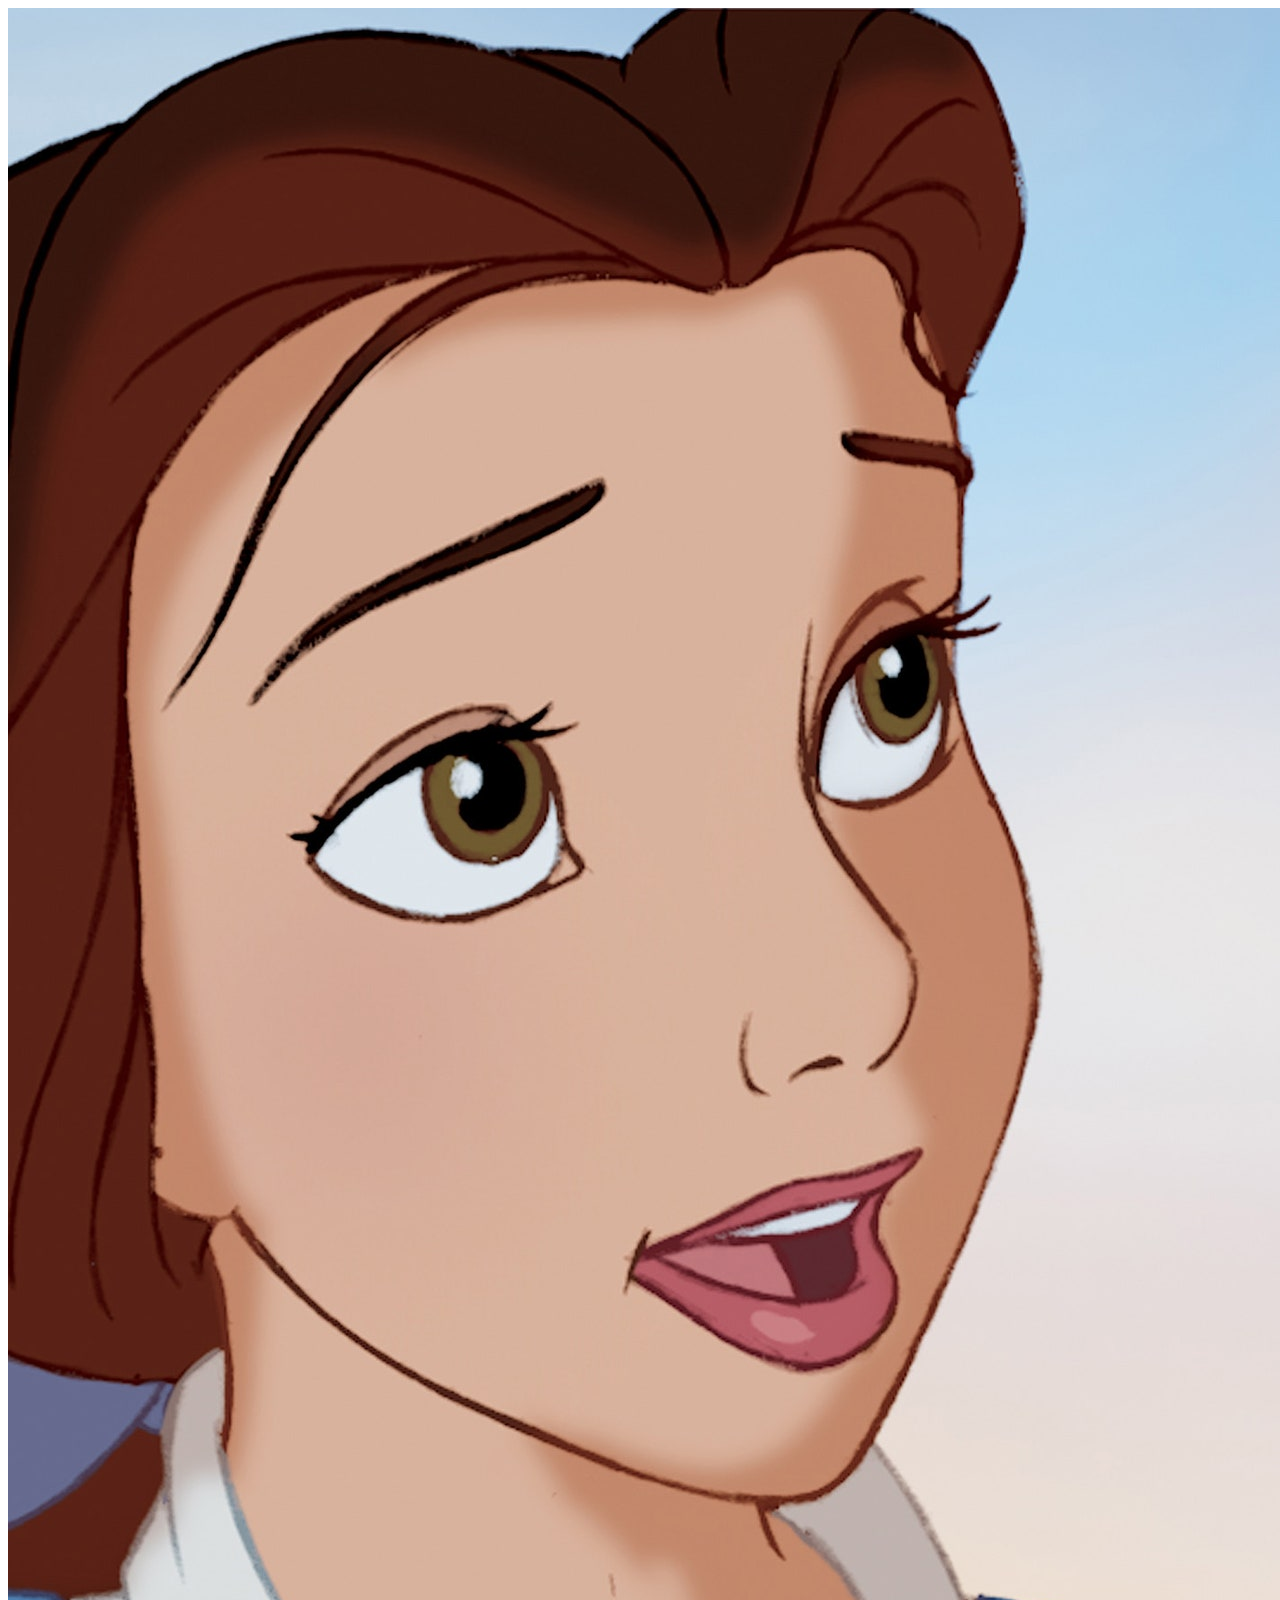
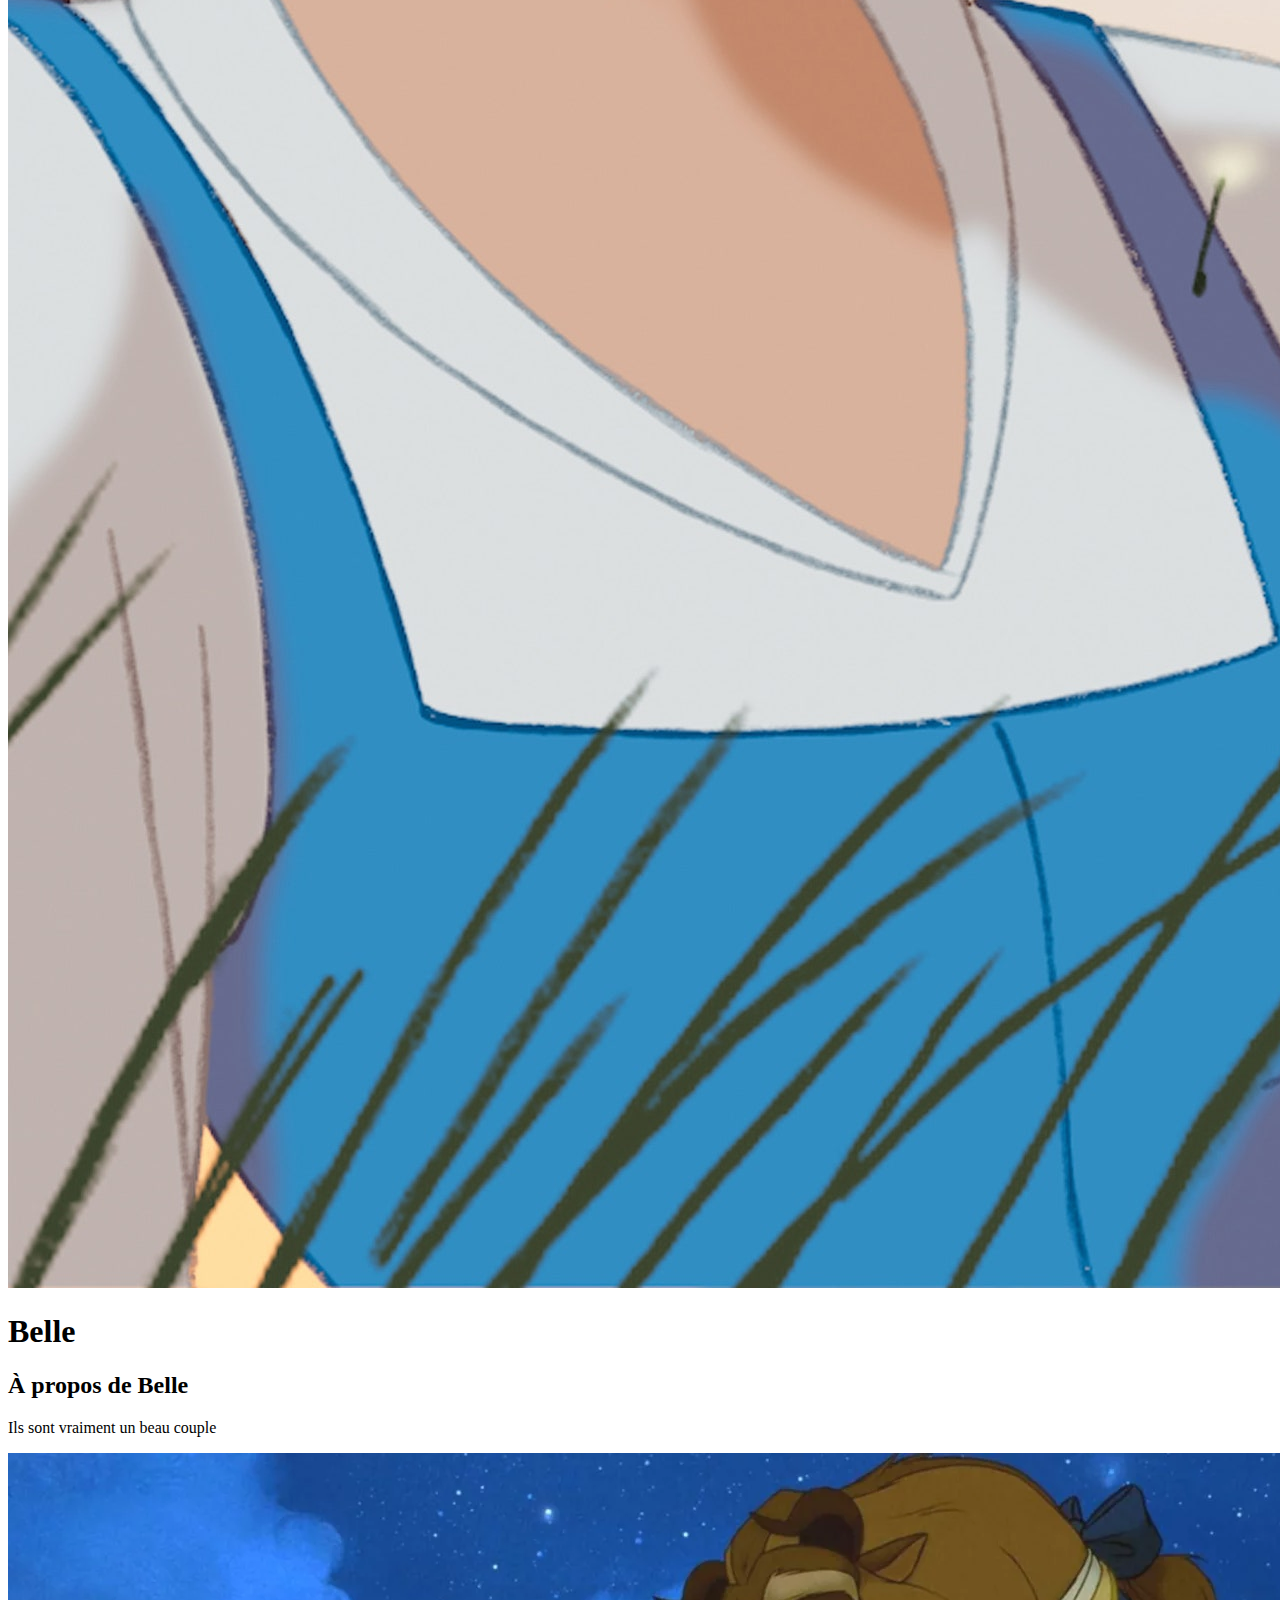
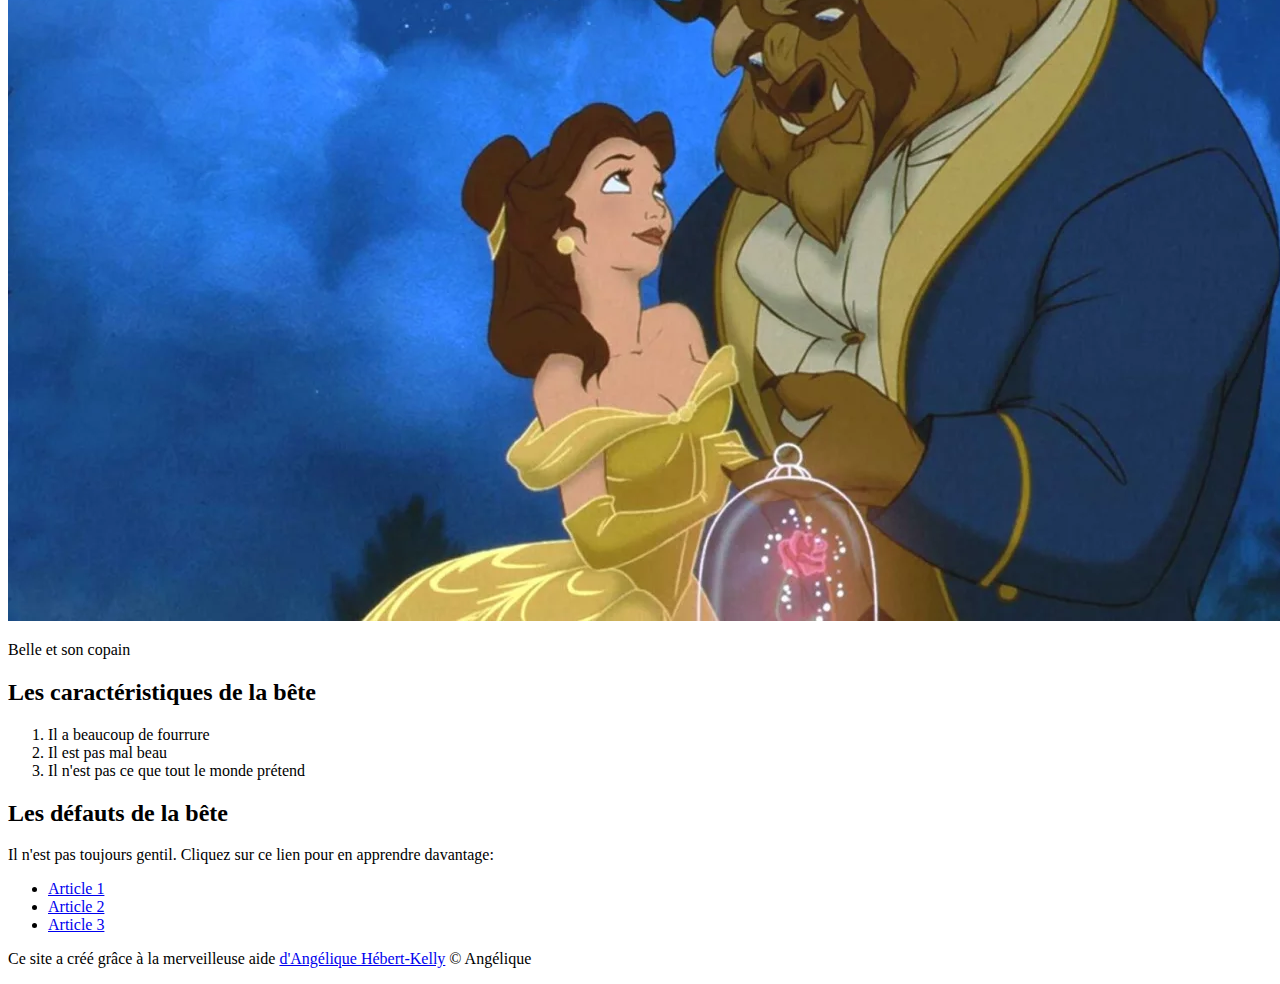
==== index.html @ 7c2e141e "Added our caracters index,html files, pictures and favicon" ====
<!DOCTYPE html>
<html>

<head>
    <title>La belle et la bête</title>
    <link rel="icon" type="image/jpg" href="img/Belle.jpg"/>


</head>
<body>
    <!-- Header element -->
    <header>
        <img src="img/Belle.jpg">
        <h1>Belle</h1>

    </header>
    <!--  Main element -->
    <main>
        <h2>À propos de Belle</h2>
        <p>Ils sont vraiment un beau couple</p>
        <img src="img/belle2.webp">
        <p> Belle et son copain</p>
        <h2>Les caractéristiques de la bête</h2>
        <ol>
            <li>Il a beaucoup de fourrure</li>
            <li>Il est pas mal beau</li>
            <li>Il n'est pas ce que tout le monde prétend</li>
        </ol>
        
        <!-- A propos de la bete -->
        <h2>Les défauts de la bête</h2>
        <p>Il n'est pas toujours gentil. Cliquez sur ce lien pour en apprendre davantage:</p>
        <ul>
            <li><a target="_blank" href="https://www.cosmopolitan.fr/belle-bete-disney-histoire-vraie,2050946.asp">Article 1</a></li>
            <li><a target="_blank" href="https://www.imdb.com/title/tt2316801/">Article 2</a></li>
            <li><a target="_blank" href="https://disney.fandom.com/fr/wiki/La_Belle_et_la_B%C3%AAte_(film,_1991)">Article 3</a></li>
        </ul>
</main>

<!-- Footer element -->
<footer>
    <p> Ce site a créé grâce à la merveilleuse aide <a target="_blank"href="https://www.alexismorel.ca/membre-de-l-equipe/ang%C3%A9lique-h%C3%A9bert-kelly">d'Angélique Hébert-Kelly</a> 
        &copy; Angélique</p>
</footer>
</body>
</html>
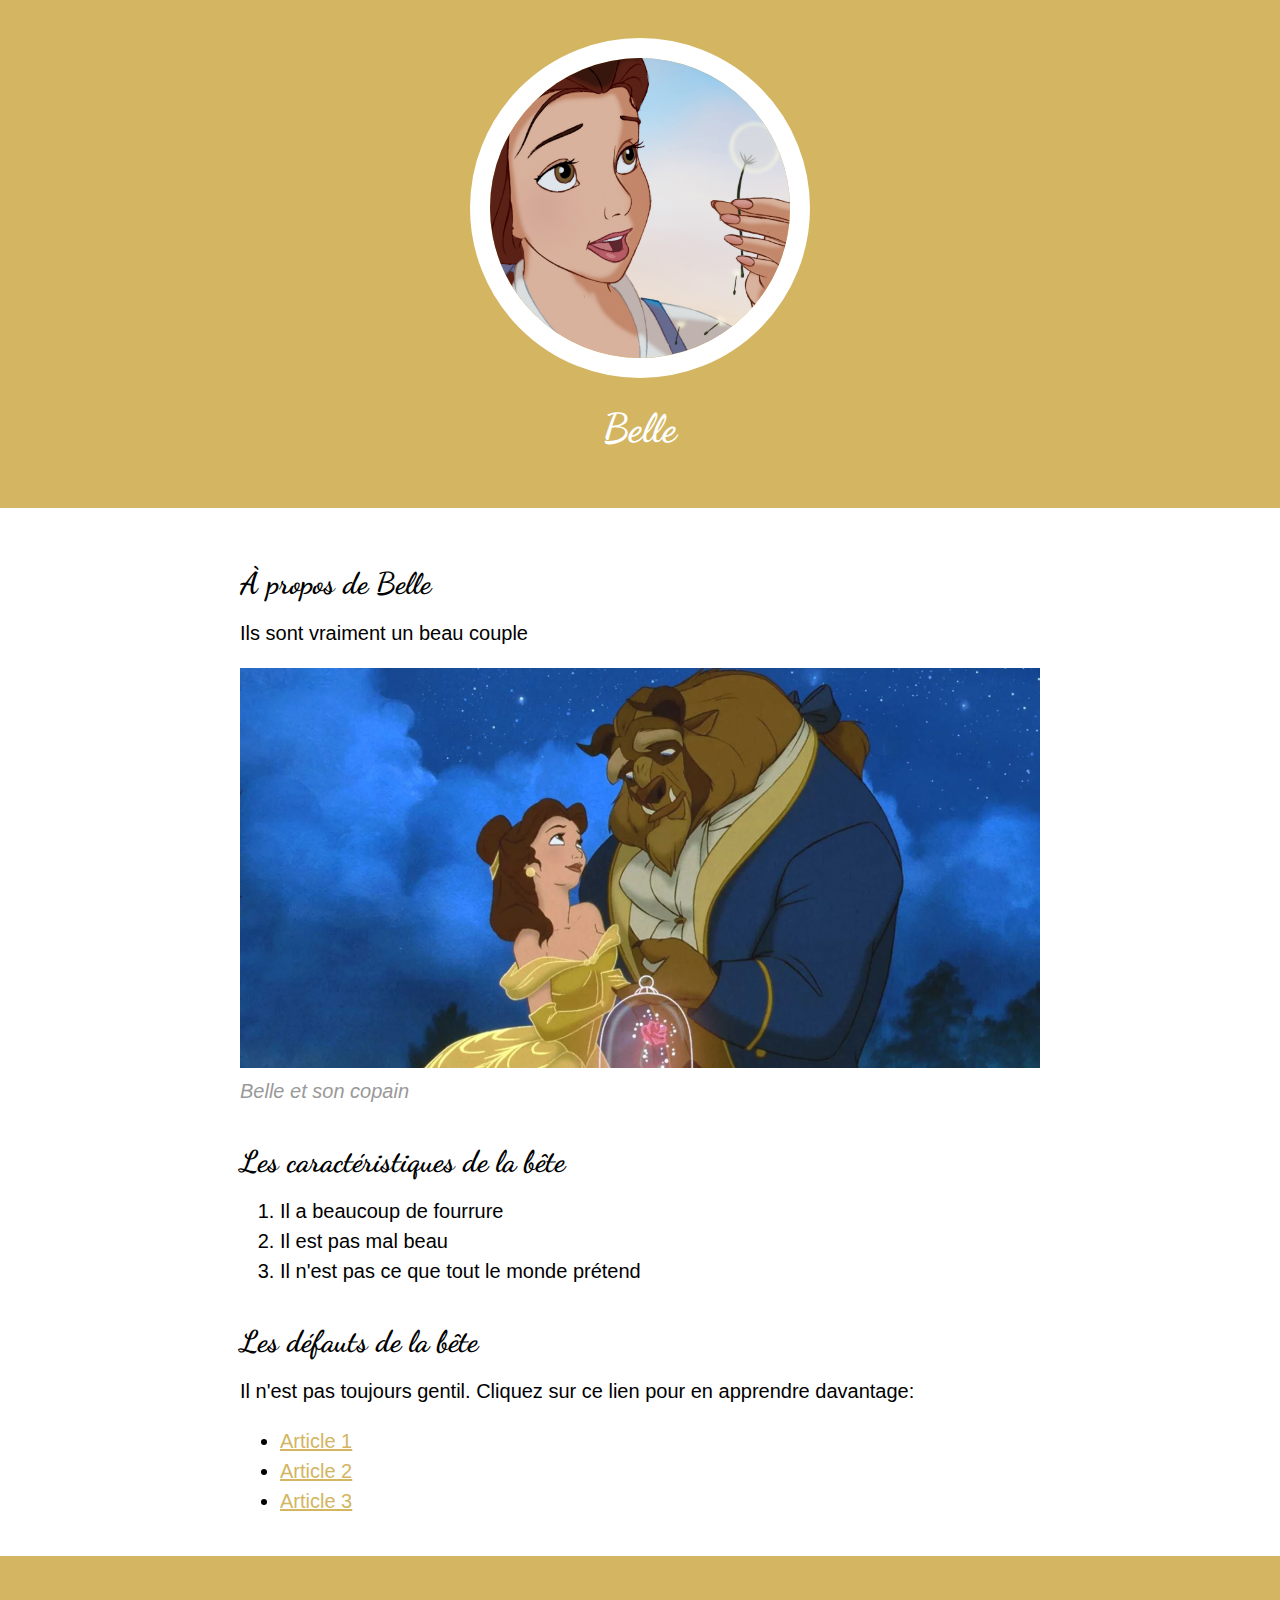
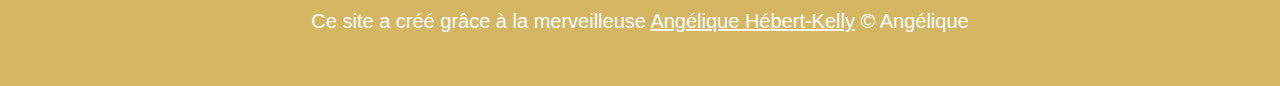
==== commit 44cb4b83: "Wrote the css for characters website" ====
--- a/index.html
+++ b/index.html
@@ -4,7 +4,10 @@
 <head>
     <title>La belle et la bête</title>
     <link rel="icon" type="image/jpg" href="img/Belle.jpg"/>
-
+    <link rel="preconnect" href="https://fonts.googleapis.com">
+    <link rel="preconnect" href="https://fonts.gstatic.com" crossorigin>
+    <link href="https://fonts.googleapis.com/css2?family=Dancing+Script&display=swap" rel="stylesheet">
+    <link rel="stylesheet" type="text/css" href="css/hero.css">
 
 </head>
 <body>
@@ -19,7 +22,7 @@
         <h2>À propos de Belle</h2>
         <p>Ils sont vraiment un beau couple</p>
         <img src="img/belle2.webp">
-        <p> Belle et son copain</p>
+        <p class="caption"> Belle et son copain</p>
         <h2>Les caractéristiques de la bête</h2>
         <ol>
             <li>Il a beaucoup de fourrure</li>
@@ -39,7 +42,7 @@
 
 <!-- Footer element -->
 <footer>
-    <p> Ce site a créé grâce à la merveilleuse aide <a target="_blank"href="https://www.alexismorel.ca/membre-de-l-equipe/ang%C3%A9lique-h%C3%A9bert-kelly">d'Angélique Hébert-Kelly</a> 
+    <p> Ce site a créé grâce à la merveilleuse <a target="_blank"href="https://www.alexismorel.ca/membre-de-l-equipe/ang%C3%A9lique-h%C3%A9bert-kelly">Angélique Hébert-Kelly</a> 
         &copy; Angélique</p>
 </footer>
 </body>
--- a/css/hero.css
+++ b/css/hero.css
@@ -0,0 +1,76 @@
+ body{
+     margin: 0;
+     font-family: Helvetica, Arial,sans-serif;
+     font-size: 20px;
+     line-height: 30px;
+}
+
+header{
+    background-color: #D3B562;
+    text-align: center;
+    padding-top: 3%;
+    padding-bottom: 3%;
+}
+
+h1, h2{
+    font-family: 'Dancing Script', cursive;
+}
+
+header h1{
+    color: white;
+    font-size: 40px;
+
+}
+
+header img {
+    border-radius: 170px;
+    width: 300px;
+    border: 20px solid white
+}
+
+
+main{
+    max-width: 800px;
+    margin: 0 auto;
+    padding: 20px;
+}
+
+main img{
+    max-width: 100%;
+}
+
+h2{
+    font-size: 30px;
+    margin: 40px 0 10px;
+}
+
+a{
+    color: #D3B562;
+}
+a:hover{
+    color: white;
+    background-color: black;
+}
+
+footer{
+    background-color: #D3B562;
+    text-align: center;
+    color: white;
+    padding: 50px;
+}
+footer p{
+    margin: 0;
+}
+footer a{
+    color: white;
+}
+footer a:hover{
+    opacity: .5;
+    background-color: transparent;
+}
+
+p.caption{
+    color: #999999;
+    font-style: italic;
+    margin-top: 0;
+}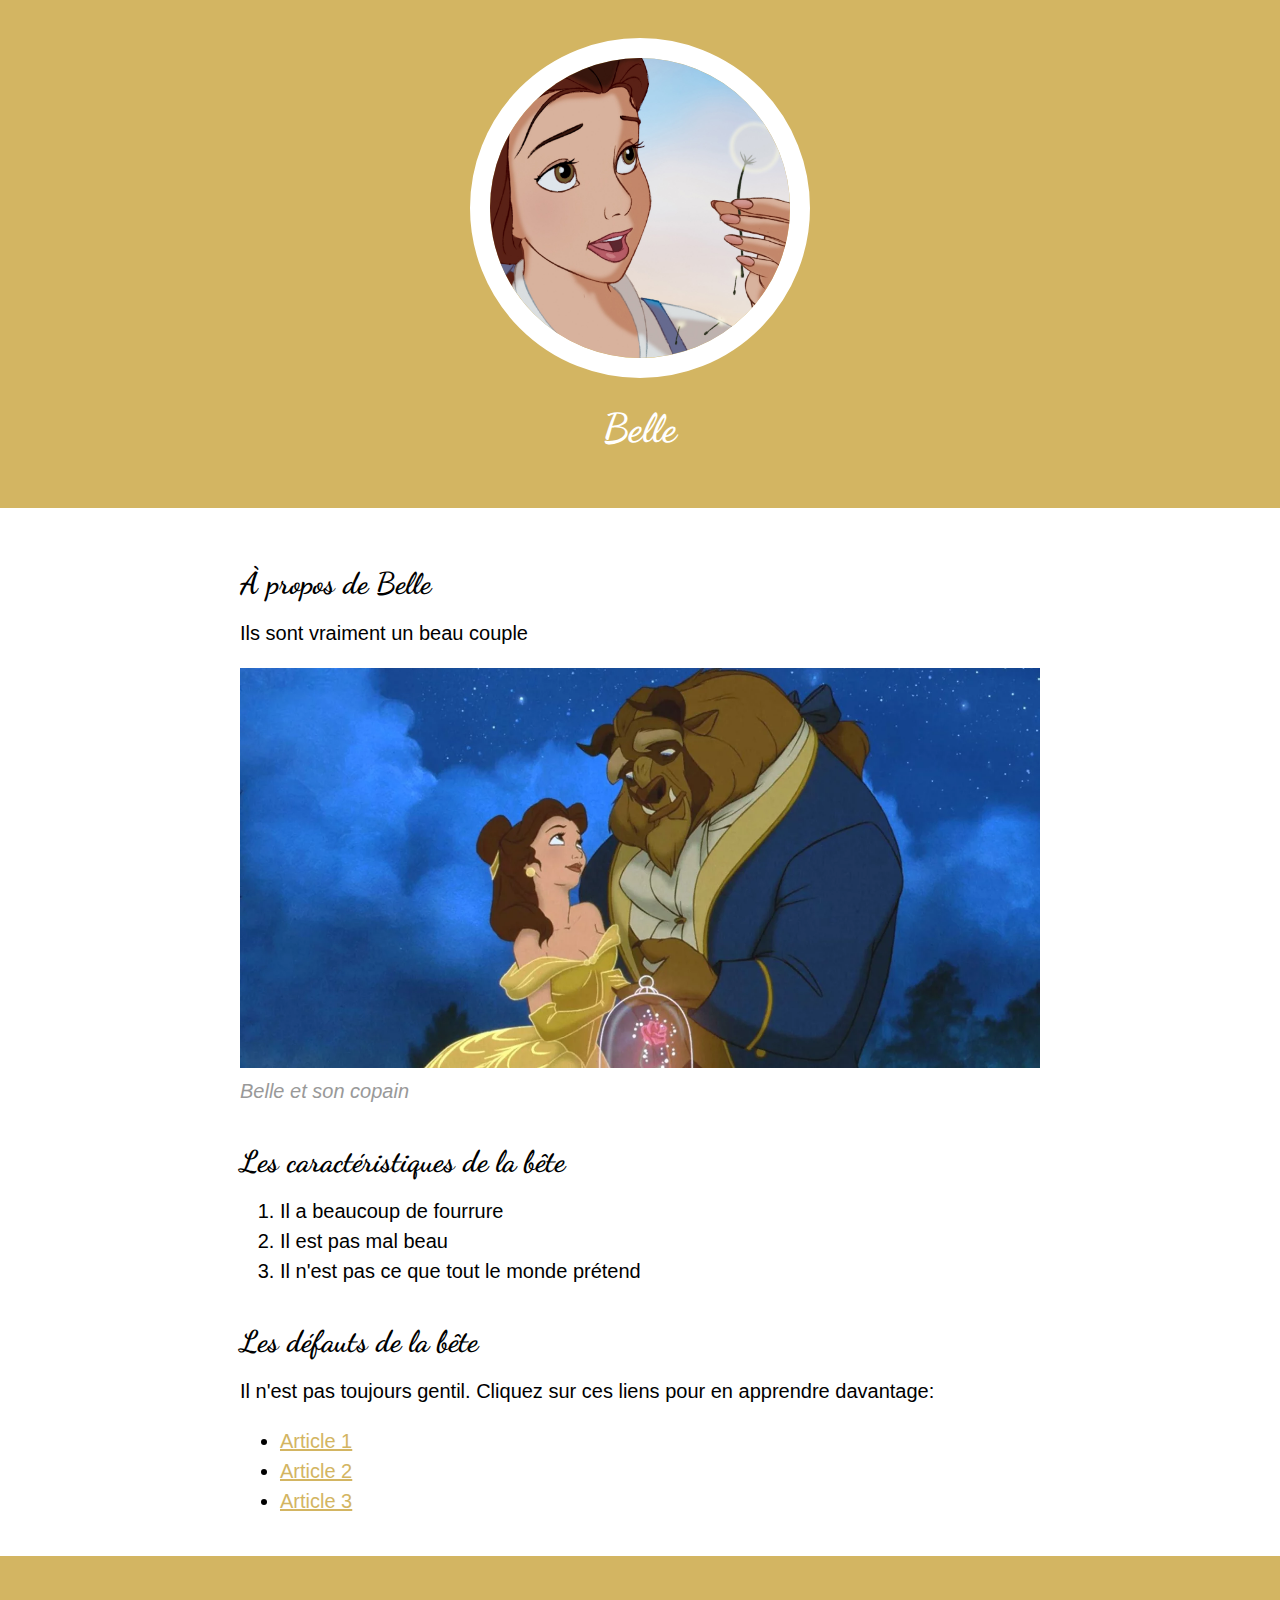
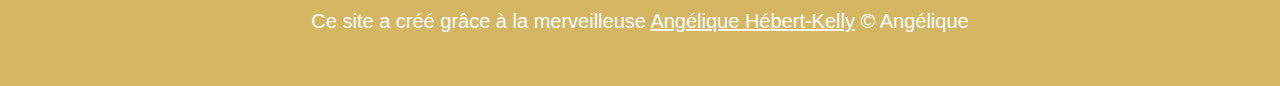
==== commit a0e35cbb: "Corrections ortographe" ====
--- a/index.html
+++ b/index.html
@@ -32,7 +32,7 @@
         
         <!-- A propos de la bete -->
         <h2>Les défauts de la bête</h2>
-        <p>Il n'est pas toujours gentil. Cliquez sur ce lien pour en apprendre davantage:</p>
+        <p>Il n'est pas toujours gentil. Cliquez sur ces liens pour en apprendre davantage:</p>
         <ul>
             <li><a target="_blank" href="https://www.cosmopolitan.fr/belle-bete-disney-histoire-vraie,2050946.asp">Article 1</a></li>
             <li><a target="_blank" href="https://www.imdb.com/title/tt2316801/">Article 2</a></li>
